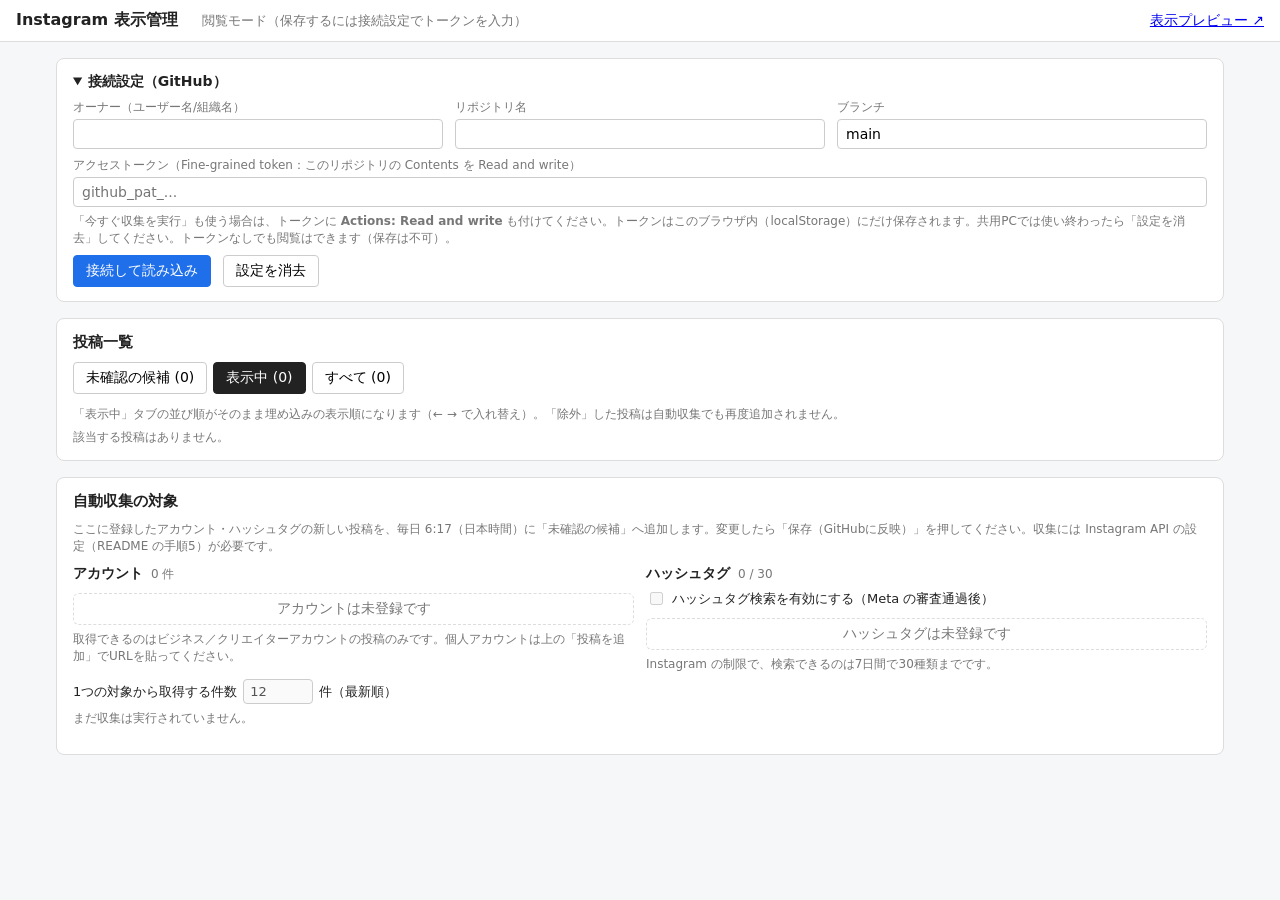
==== admin/index.html @ 44d224a6 "Initial commit: Instagram feed embed and admin UI Co-Authored-By: Claude Opus 5.5 <noreply@anthropic" ====
<!doctype html>
<html lang="ja">
<head>
<meta charset="utf-8">
<meta name="viewport" content="width=device-width,initial-scale=1">
<meta name="robots" content="noindex">
<title>Instagram表示管理</title>
<style>
  :root { --line: #ddd; --muted: #777; --accent: #1f6feb; --ok: #1a7f37; --warn: #b35900; }
  * { box-sizing: border-box; }
  body { margin: 0; font-family: system-ui, -apple-system, "Hiragino Sans", sans-serif; font-size: 14px; color: #222; background: #f6f7f9; }
  header { position: sticky; top: 0; z-index: 5; background: #fff; border-bottom: 1px solid var(--line); padding: 10px 16px; display: flex; gap: 12px; align-items: center; flex-wrap: wrap; }
  header h1 { font-size: 16px; margin: 0 12px 0 0; }
  main { max-width: 1200px; margin: 0 auto; padding: 16px; }
  section { background: #fff; border: 1px solid var(--line); border-radius: 8px; padding: 14px 16px; margin-bottom: 16px; }
  section h2 { font-size: 15px; margin: 0 0 10px; }
  details > summary { cursor: pointer; font-weight: 600; }
  label { display: block; font-size: 12px; color: var(--muted); margin: 8px 0 3px; }
  input[type=text], input[type=password], textarea { width: 100%; padding: 6px 8px; border: 1px solid #ccc; border-radius: 4px; font: inherit; }
  textarea { min-height: 70px; }
  button { font: inherit; padding: 6px 12px; border: 1px solid #ccc; border-radius: 4px; background: #fff; cursor: pointer; }
  button.primary { background: var(--accent); color: #fff; border-color: var(--accent); }
  button:disabled { opacity: .5; cursor: default; }
  .row { display: flex; gap: 12px; flex-wrap: wrap; }
  .row > * { flex: 1 1 200px; }
  .status { font-size: 13px; color: var(--muted); }
  .status.err { color: #c00; } .status.ok { color: var(--ok); }
  .dirty { color: var(--warn); font-weight: 600; }
  .hint { font-size: 12px; color: var(--muted); margin: 6px 0 0; }
  .tabs { display: flex; gap: 6px; margin-bottom: 12px; flex-wrap: wrap; }
  .tabs button.on { background: #222; color: #fff; border-color: #222; }
  .grid { display: grid; grid-template-columns: repeat(auto-fill, minmax(260px, 1fr)); gap: 14px; }
  .item { border: 1px solid var(--line); border-radius: 8px; overflow: hidden; background: #fff; display: flex; flex-direction: column; }
  .item.approved { border-color: var(--ok); box-shadow: 0 0 0 2px rgba(26,127,55,.25); }
  .item .pv { height: 300px; overflow: hidden; background: #fafafa; position: relative; }
  .item .pv iframe { width: 100%; height: 560px; border: 0; pointer-events: none; }
  .item .pv .ph { position: absolute; inset: 0; display: flex; align-items: center; justify-content: center; color: #aaa; }
  .item .body { padding: 8px 10px 10px; display: flex; flex-direction: column; gap: 6px; }
  .item .meta { font-size: 12px; color: var(--muted); word-break: break-all; }
  .item .meta a { color: var(--accent); }
  .item .cap { font-size: 12px; color: #555; max-height: 3.6em; overflow: hidden; }
  .item .show { display: flex; align-items: center; gap: 6px; font-weight: 600; }
  .item .show input { width: 18px; height: 18px; }
  .item .ops { display: flex; gap: 4px; }
  .item .ops button { padding: 3px 8px; font-size: 12px; }
  .item input[type=text] { font-size: 12px; padding: 4px 6px; }
  .badge { display: inline-block; font-size: 11px; padding: 1px 6px; border-radius: 10px; background: #eef; color: #335; }
  .readonly .needs-token { display: none; }
  .srcbox h3 { font-size: 14px; margin: 0 0 6px; display: flex; align-items: center; gap: 8px; }
  .adder { display: flex; gap: 6px; }
  .adder input { flex: 1; }
  .chips { list-style: none; margin: 10px 0 0; padding: 0; display: flex; flex-direction: column; gap: 6px; }
  .chips li { display: flex; align-items: center; gap: 8px; border: 1px solid var(--line); border-radius: 6px; padding: 6px 8px; }
  .chips li a { color: #222; font-weight: 600; text-decoration: none; }
  .chips li a:hover { text-decoration: underline; }
  .chips li .st { font-size: 12px; color: var(--muted); flex: 1; }
  .chips li .st.err { color: #c00; }
  .chips li button { padding: 1px 8px; font-size: 12px; }
  .chips .empty { border-style: dashed; color: var(--muted); justify-content: center; }
  .off { opacity: .55; }
  .count { font-size: 12px; font-weight: 400; color: var(--muted); }
  .count.over { color: #c00; font-weight: 600; }
  .inline { display: flex !important; gap: 6px; align-items: center; color: #222 !important; font-size: 13px !important; margin: 6px 0 !important; }
  .inline input[type=number] { width: 70px; padding: 4px 6px; border: 1px solid #ccc; border-radius: 4px; font: inherit; }
</style>
</head>
<body>
<header>
  <h1>Instagram 表示管理</h1>
  <button id="saveBtn" class="primary needs-token" disabled>保存（GitHubに反映）</button>
  <span id="dirty" class="dirty" hidden>未保存の変更があります</span>
  <span id="status" class="status"></span>
  <span style="flex:1"></span>
  <a id="previewLink" href="../embed.html" target="_blank">表示プレビュー ↗</a>
</header>

<main>
  <section>
    <details id="settingsBox">
      <summary>接続設定（GitHub）</summary>
      <div class="row">
        <div><label>オーナー（ユーザー名/組織名）</label><input id="owner" type="text"></div>
        <div><label>リポジトリ名</label><input id="repo" type="text"></div>
        <div><label>ブランチ</label><input id="branch" type="text" value="main"></div>
      </div>
      <label>アクセストークン（Fine-grained token：このリポジトリの Contents を Read and write）</label>
      <input id="token" type="password" autocomplete="off" placeholder="github_pat_...">
      <p class="hint">「今すぐ収集を実行」も使う場合は、トークンに <b>Actions: Read and write</b> も付けてください。トークンはこのブラウザ内（localStorage）にだけ保存されます。共用PCでは使い終わったら「設定を消去」してください。トークンなしでも閲覧はできます（保存は不可）。</p>
      <div class="row" style="margin-top:8px">
        <div style="flex:0 0 auto"><button id="connectBtn" class="primary">接続して読み込み</button></div>
        <div style="flex:0 0 auto"><button id="forgetBtn">設定を消去</button></div>
      </div>
    </details>
  </section>

  <section class="needs-token">
    <h2>投稿を追加（URLを貼り付け）</h2>
    <textarea id="addUrls" placeholder="https://www.instagram.com/p/XXXXXXXXXXX/&#10;https://www.instagram.com/reel/YYYYYYYYYYY/&#10;（1行に1件、複数可）"></textarea>
    <div class="row" style="align-items:center;margin-top:8px">
      <div style="flex:0 0 auto"><button id="addBtn">追加</button></div>
      <div style="flex:0 0 auto"><label style="display:flex;gap:6px;align-items:center;margin:0;color:#222;font-size:14px"><input id="addApproved" type="checkbox" checked> 追加と同時に「表示する」にする</label></div>
      <div><span id="addMsg" class="status"></span></div>
    </div>
  </section>

  <section>
    <h2>投稿一覧</h2>
    <div class="tabs" id="tabs">
      <button data-f="pending">未確認の候補</button>
      <button data-f="approved" class="on">表示中</button>
      <button data-f="all">すべて</button>
    </div>
    <p class="hint" id="orderHint">「表示中」タブの並び順がそのまま埋め込みの表示順になります（← → で入れ替え）。「除外」した投稿は自動収集でも再度追加されません。</p>
    <div class="grid" id="grid"></div>
  </section>

  <section id="srcSection">
    <h2>自動収集の対象</h2>
    <p class="hint" style="margin:0 0 10px">ここに登録したアカウント・ハッシュタグの新しい投稿を、毎日 6:17（日本時間）に「未確認の候補」へ追加します。変更したら「保存（GitHubに反映）」を押してください。収集には Instagram API の設定（README の手順5）が必要です。</p>
    <div class="row">
      <div class="srcbox">
        <h3>アカウント <span class="count" id="userCount"></span></h3>
        <div class="adder needs-token">
          <input id="userIn" type="text" placeholder="ユーザー名 または プロフィールURL（カンマ区切りで複数可）">
          <button id="userAdd">追加</button>
        </div>
        <ul class="chips" id="userList"></ul>
        <p class="hint">取得できるのはビジネス／クリエイターアカウントの投稿のみです。個人アカウントは上の「投稿を追加」でURLを貼ってください。</p>
      </div>
      <div class="srcbox">
        <h3>ハッシュタグ <span class="count" id="tagCount"></span></h3>
        <label class="inline"><input id="tagEnabled" type="checkbox"> ハッシュタグ検索を有効にする（Meta の審査通過後）</label>
        <div class="adder needs-token">
          <input id="tagIn" type="text" placeholder="ハッシュタグ（# は不要、カンマ区切りで複数可）">
          <button id="tagAdd">追加</button>
        </div>
        <ul class="chips" id="tagList"></ul>
        <p class="hint">Instagram の制限で、検索できるのは7日間で30種類までです。</p>
      </div>
    </div>
    <label class="inline">1つの対象から取得する件数 <input id="maxPer" type="number" min="1" max="50" step="1"> 件（最新順）</label>
    <div class="row needs-token" style="align-items:center;margin-top:8px">
      <div style="flex:0 0 auto"><button id="runBtn">今すぐ収集を実行</button></div>
      <div><span id="runMsg" class="status"></span></div>
    </div>
    <p class="hint" id="lastRun"></p>
    <p id="srcMsg" class="status"></p>
  </section>
</main>

<script>
(function () {
  const $ = (id) => document.getElementById(id);
  const LS = 'igFeedAdmin';
  const PATHS = { posts: 'data/posts.json', sources: 'data/sources.json', status: 'data/collect_status.json' };

  const state = {
    cfg: {}, posts: null, sources: null, status: null, sha: {}, dirty: false, filter: 'approved',
    readonly: true,
  };

  // ---------- 設定 ----------
  function loadCfg() {
    try { state.cfg = JSON.parse(localStorage.getItem(LS) || '{}'); } catch (_) { state.cfg = {}; }
    // GitHub Pages 上なら owner/repo を URL から推測
    const m = location.hostname.match(/^([^.]+)\.github\.io$/);
    if (m && !state.cfg.owner) state.cfg.owner = m[1];
    if (m && !state.cfg.repo) state.cfg.repo = location.pathname.split('/').filter(Boolean)[0] || '';
    $('owner').value = state.cfg.owner || '';
    $('repo').value = state.cfg.repo || '';
    $('branch').value = state.cfg.branch || 'main';
    $('token').value = state.cfg.token || '';
  }
  function saveCfg() {
    state.cfg = { owner: $('owner').value.trim(), repo: $('repo').value.trim(), branch: $('branch').value.trim() || 'main', token: $('token').value.trim() };
    try { localStorage.setItem(LS, JSON.stringify(state.cfg)); } catch (_) {}
  }

  function setStatus(msg, cls) { const s = $('status'); s.textContent = msg || ''; s.className = 'status ' + (cls || ''); }
  function setDirty(v) {
    state.dirty = v;
    $('dirty').hidden = !v;
    $('saveBtn').disabled = !v || state.readonly;
  }
  window.addEventListener('beforeunload', (e) => { if (state.dirty) { e.preventDefault(); e.returnValue = ''; } });

  // ---------- GitHub API ----------
  const b64enc = (str) => { const bytes = new TextEncoder().encode(str); let bin = ''; bytes.forEach((b) => { bin += String.fromCharCode(b); }); return btoa(bin); };
  const b64dec = (b64) => new TextDecoder().decode(Uint8Array.from(atob(b64.replace(/\n/g, '')), (c) => c.charCodeAt(0)));

  async function gh(path, opts = {}) {
    const { owner, repo, token } = state.cfg;
    const res = await fetch('https://api.github.com/repos/' + owner + '/' + repo + path, {
      ...opts,
      headers: { Accept: 'application/vnd.github+json', Authorization: 'Bearer ' + token, 'X-GitHub-Api-Version': '2022-11-28', ...(opts.headers || {}) },
    });
    if (!res.ok) {
      let msg = res.status + ' ' + res.statusText;
      try { const j = await res.json(); if (j.message) msg += ' — ' + j.message; } catch (_) {}
      const err = new Error(msg); err.status = res.status; throw err;
    }
    return res.status === 204 ? null : res.json();
  }
  async function ghRead(file) {
    try {
      const j = await gh('/contents/' + file + '?ref=' + encodeURIComponent(state.cfg.branch));
      state.sha[file] = j.sha;
      return JSON.parse(b64dec(j.content));
    } catch (e) {
      if (e.status === 404) { state.sha[file] = undefined; return null; }
      throw e;
    }
  }
  async function ghWrite(file, obj, message) {
    const body = { message, content: b64enc(JSON.stringify(obj, null, 2) + '\n'), branch: state.cfg.branch };
    if (state.sha[file]) body.sha = state.sha[file];
    const j = await gh('/contents/' + file, { method: 'PUT', body: JSON.stringify(body) });
    state.sha[file] = j.content.sha;
  }

  // ---------- 読み込み ----------
  function normalize() {
    state.posts = state.posts || {};
    state.posts.posts = Array.isArray(state.posts.posts) ? state.posts.posts : [];
    state.posts.dismissed = Array.isArray(state.posts.dismissed) ? state.posts.dismissed : [];
    state.sources = state.sources || {};
    state.sources.users = Array.isArray(state.sources.users) ? state.sources.users : [];
    state.sources.hashtags = Array.isArray(state.sources.hashtags) ? state.sources.hashtags : [];
    state.sources.hashtag_enabled = state.sources.hashtag_enabled === true;
    const n = parseInt(state.sources.max_per_source, 10);
    state.sources.max_per_source = n >= 1 && n <= 50 ? n : 12;
  }

  let loadSeq = 0;
  async function load() {
    const seq = ++loadSeq;
    setStatus('読み込み中…');
    const c = state.cfg;
    state.readonly = !(c.owner && c.repo && c.token);
    document.body.classList.toggle('readonly', state.readonly);
    try {
      let posts, sources, status;
      if (state.readonly) {
        const get = async (p) => { const r = await fetch('../' + p + '?t=' + Date.now()); return r.ok ? r.json() : null; };
        posts = await get(PATHS.posts);
        sources = await get(PATHS.sources);
        status = await get(PATHS.status).catch(() => null);
      } else {
        posts = await ghRead(PATHS.posts);
        sources = await ghRead(PATHS.sources);
        status = await ghRead(PATHS.status).catch(() => null);
      }
      if (seq !== loadSeq) return; // 後から始まった読み込みを優先
      state.posts = posts; state.sources = sources; state.status = status;
      normalize();
      setDirty(false);
      render();
      renderSources();
      setStatus(state.readonly ? '閲覧モード（保存するには接続設定でトークンを入力）' : '読み込み完了', state.readonly ? '' : 'ok');
      if (state.readonly) $('settingsBox').open = true;
    } catch (e) {
      if (seq !== loadSeq) return;
      setStatus('読み込み失敗: ' + e.message, 'err');
      $('settingsBox').open = true;
    }
  }

  async function save() {
    if (state.readonly) return;
    $('saveBtn').disabled = true;
    setStatus('保存中…');
    try {
      state.posts.updated_at = new Date().toISOString();
      await ghWrite(PATHS.posts, state.posts, 'Update posts via admin');
      await ghWrite(PATHS.sources, state.sources, 'Update sources via admin');
      setDirty(false);
      setStatus('保存しました（埋め込みへの反映まで1〜2分かかります）', 'ok');
    } catch (e) {
      if (e.status === 409 || e.status === 422) {
        setStatus('保存できません：他で更新されています（自動収集など）。再読み込みしてからやり直してください。', 'err');
      } else {
        setStatus('保存失敗: ' + e.message, 'err');
      }
      $('saveBtn').disabled = false;
    }
  }

  // ---------- URL解析 ----------
  // 対応: instagram.com/p/CODE, /reel/CODE, /reels/CODE, /tv/CODE, /USERNAME/p/CODE, /USERNAME/reel/CODE
  function parseUrl(s) {
    s = s.trim();
    if (!s) return null;
    let u;
    try { u = new URL(s.startsWith('http') ? s : 'https://' + s); } catch (_) { return null; }
    if (!/(^|\.)instagram\.com$/.test(u.hostname)) return null;
    const parts = u.pathname.split('/').filter(Boolean);
    const i = parts.findIndex((p) => ['p', 'reel', 'reels', 'tv'].includes(p));
    if (i < 0 || !parts[i + 1]) return null;
    const code = parts[i + 1];
    if (!/^[A-Za-z0-9_-]{5,}$/.test(code)) return null;
    const type = parts[i] === 'p' ? 'p' : (parts[i] === 'tv' ? 'tv' : 'reel');
    return { code, type, author: i === 1 ? parts[0] : '', url: 'https://www.instagram.com/' + type + '/' + code + '/' };
  }

  function addUrls() {
    const lines = $('addUrls').value.split(/[\s,]+/);
    const approved = $('addApproved').checked;
    let added = 0, dup = 0, bad = 0;
    const existing = new Set(state.posts.posts.map((p) => p.code));
    const fresh = [];
    for (const line of lines) {
      if (!line.trim()) continue;
      const r = parseUrl(line);
      if (!r) { bad++; continue; }
      if (existing.has(r.code)) { dup++; continue; }
      existing.add(r.code);
      state.posts.dismissed = state.posts.dismissed.filter((c) => c !== r.code);
      fresh.push({ code: r.code, url: r.url, author: r.author, source: 'manual', added_at: new Date().toISOString(), approved, reviewed: approved, note: '' });
      added++;
    }
    // 追加した投稿は先頭へ（貼り付けた順のまま）
    state.posts.posts.unshift(...fresh);
    $('addMsg').textContent = '追加 ' + added + ' 件' + (dup ? ' / 重複 ' + dup : '') + (bad ? ' / 認識できないURL ' + bad : '');
    $('addMsg').className = 'status ' + (bad ? 'err' : 'ok');
    if (added) { $('addUrls').value = ''; setDirty(true); render(); }
  }

  // ---------- 自動収集の対象 ----------
  // ユーザー名: "name" / "@name" / "https://www.instagram.com/name/" を受け付ける
  function parseUser(s) {
    s = s.trim();
    if (!s) return null;
    if (/instagram\.com/i.test(s)) {
      try {
        const u = new URL(s.startsWith('http') ? s : 'https://' + s);
        const first = u.pathname.split('/').filter(Boolean)[0] || '';
        if (['p', 'reel', 'reels', 'tv', 'explore', 'stories'].includes(first)) return null;
        s = first;
      } catch (_) { return null; }
    }
    s = s.replace(/^@/, '').toLowerCase();
    return /^[a-z0-9._]{1,30}$/.test(s) ? s : null;
  }
  // ハッシュタグ: "tag" / "#tag" / explore/tags/ のURL。日本語可
  function parseTag(s) {
    s = s.trim();
    if (!s) return null;
    const m = /instagram\.com\/explore\/tags\/([^/?#]+)/i.exec(s);
    if (m) { try { s = decodeURIComponent(m[1]); } catch (_) { return null; } }
    s = s.replace(/^#/, '').toLowerCase();
    return /^[\p{L}\p{N}\p{M}_]{1,100}$/u.test(s) ? s : null;
  }

  function addSources(kind) {
    const input = $(kind === 'user' ? 'userIn' : 'tagIn');
    const list = kind === 'user' ? state.sources.users : state.sources.hashtags;
    const parse = kind === 'user' ? parseUser : parseTag;
    let added = 0, dup = 0; const bad = [];
    for (const raw of input.value.split(/[\s,、]+/)) {
      if (!raw.trim()) continue;
      const v = parse(raw);
      if (!v) { bad.push(raw); continue; }
      if (list.includes(v)) { dup++; continue; }
      list.push(v); added++;
    }
    const msg = [];
    if (added) msg.push('追加 ' + added + ' 件');
    if (dup) msg.push('登録済み ' + dup);
    if (bad.length) msg.push('認識できません: ' + bad.join(' '));
    $('srcMsg').textContent = msg.join(' / ');
    $('srcMsg').className = 'status ' + (bad.length ? 'err' : 'ok');
    if (added) { input.value = ''; setDirty(true); renderSources(); }
  }

  function statusFor(kind, name) {
    const r = state.status && Array.isArray(state.status.results) && state.status.results.find((x) => x.kind === kind && x.name === name);
    if (!r) return { text: state.status ? '前回の収集時は未登録' : '未収集', err: false };
    if (r.skipped) return { text: '前回: スキップ（' + r.error + '）', err: false };
    if (!r.ok) return { text: '前回: エラー — ' + r.error, err: true };
    return { text: '前回: ' + r.fetched + ' 件取得 / 新規 ' + r.added + ' 件', err: false };
  }

  function renderChips(kind) {
    const list = kind === 'user' ? state.sources.users : state.sources.hashtags;
    const ul = $(kind === 'user' ? 'userList' : 'tagList');
    const off = kind === 'tag' && !state.sources.hashtag_enabled;
    if (!list.length) { ul.innerHTML = '<li class="empty">' + (kind === 'user' ? 'アカウント' : 'ハッシュタグ') + 'は未登録です</li>'; return; }
    ul.innerHTML = list.map((name, i) => {
      const st = statusFor(kind, name);
      const href = kind === 'user' ? 'https://www.instagram.com/' + encodeURIComponent(name) + '/' : 'https://www.instagram.com/explore/tags/' + encodeURIComponent(name) + '/';
      return '<li class="' + (off ? 'off' : '') + '" data-kind="' + kind + '" data-i="' + i + '">' +
        '<a href="' + esc(href) + '" target="_blank" rel="noopener">' + (kind === 'user' ? '@' : '#') + esc(name) + '</a>' +
        '<span class="st ' + (st.err ? 'err' : '') + '">' + esc(st.text) + '</span>' +
        '<button class="needs-token" data-act="rmsrc" title="対象から外す">削除</button></li>';
    }).join('');
  }

  function renderSources() {
    const s = state.sources;
    renderChips('user');
    renderChips('tag');
    $('userCount').textContent = s.users.length + ' 件';
    $('tagCount').textContent = s.hashtags.length + ' / 30';
    $('tagCount').classList.toggle('over', s.hashtags.length > 30);
    $('tagEnabled').checked = s.hashtag_enabled;
    $('maxPer').value = s.max_per_source;
    ['tagEnabled', 'maxPer'].forEach((id) => { $(id).disabled = state.readonly; });
    const st = state.status;
    $('lastRun').textContent = st && st.ran_at
      ? '前回の収集: ' + new Date(st.ran_at).toLocaleString('ja-JP') + '（新しい候補 ' + (st.added || 0) + ' 件）'
      : 'まだ収集は実行されていません。';
  }

  ['userList', 'tagList'].forEach((id) => $(id).addEventListener('click', (e) => {
    if (e.target.dataset.act !== 'rmsrc') return;
    const li = e.target.closest('li');
    const list = li.dataset.kind === 'user' ? state.sources.users : state.sources.hashtags;
    list.splice(Number(li.dataset.i), 1);
    setDirty(true); renderSources();
  }));
  $('userAdd').addEventListener('click', () => addSources('user'));
  $('tagAdd').addEventListener('click', () => addSources('tag'));
  $('userIn').addEventListener('keydown', (e) => { if (e.key === 'Enter' && !e.isComposing) addSources('user'); });
  $('tagIn').addEventListener('keydown', (e) => { if (e.key === 'Enter' && !e.isComposing) addSources('tag'); });
  $('tagEnabled').addEventListener('change', (e) => { state.sources.hashtag_enabled = e.target.checked; setDirty(true); renderSources(); });
  $('maxPer').addEventListener('change', (e) => {
    const n = parseInt(e.target.value, 10);
    state.sources.max_per_source = Number.isFinite(n) ? Math.min(50, Math.max(1, n)) : 12;
    setDirty(true); renderSources();
  });

  async function runCollect() {
    if (state.dirty) { $('runMsg').textContent = '先に「保存（GitHubに反映）」してから実行してください。'; $('runMsg').className = 'status err'; return; }
    $('runBtn').disabled = true;
    $('runMsg').textContent = '実行を依頼中…'; $('runMsg').className = 'status';
    try {
      await gh('/actions/workflows/collect.yml/dispatches', { method: 'POST', body: JSON.stringify({ ref: state.cfg.branch }) });
      $('runMsg').textContent = '実行を開始しました。数分後に「接続して読み込み」で結果を確認できます。';
      $('runMsg').className = 'status ok';
    } catch (e) {
      $('runMsg').textContent = (e.status === 403 || e.status === 404)
        ? '実行できません：トークンに「Actions: Read and write」権限を追加してください。'
        : '実行失敗: ' + e.message;
      $('runMsg').className = 'status err';
    }
    $('runBtn').disabled = false;
  }
  $('runBtn').addEventListener('click', runCollect);

  // ---------- 一覧表示 ----------
  const previewIO = new IntersectionObserver((entries) => {
    entries.forEach((e) => {
      if (!e.isIntersecting) return;
      previewIO.unobserve(e.target);
      const f = document.createElement('iframe');
      f.src = 'https://www.instagram.com/p/' + encodeURIComponent(e.target.dataset.code) + '/embed/';
      f.loading = 'lazy';
      f.setAttribute('scrolling', 'no');
      e.target.replaceChildren(f);
    });
  }, { rootMargin: '300px' });

  function esc(s) { return String(s == null ? '' : s).replace(/[&<>"']/g, (c) => ({ '&': '&amp;', '<': '&lt;', '>': '&gt;', '"': '&quot;', "'": '&#39;' }[c])); }

  function visiblePosts() {
    const all = state.posts.posts;
    if (state.filter === 'approved') return all.filter((p) => p.approved);
    if (state.filter === 'pending') return all.filter((p) => !p.approved && !p.reviewed);
    return all;
  }

  function render() {
    const grid = $('grid');
    const list = visiblePosts();
    const counts = {
      approved: state.posts.posts.filter((p) => p.approved).length,
      pending: state.posts.posts.filter((p) => !p.approved && !p.reviewed).length,
      all: state.posts.posts.length,
    };
    document.querySelectorAll('#tabs button').forEach((b) => {
      const label = { approved: '表示中', pending: '未確認の候補', all: 'すべて' }[b.dataset.f];
      b.textContent = label + ' (' + counts[b.dataset.f] + ')';
      b.classList.toggle('on', b.dataset.f === state.filter);
    });
    $('orderHint').hidden = state.filter !== 'approved';
    if (!list.length) { grid.innerHTML = '<p class="hint">該当する投稿はありません。</p>'; return; }
    const ro = state.readonly ? 'disabled' : '';
    grid.innerHTML = list.map((p, idx) => `
      <div class="item ${p.approved ? 'approved' : ''}" data-code="${esc(p.code)}">
        <div class="pv" data-code="${esc(p.code)}"><div class="ph">プレビュー読み込み中…</div></div>
        <div class="body">
          <label class="show" style="margin:0;color:#222;font-size:14px"><input type="checkbox" data-act="toggle" ${p.approved ? 'checked' : ''} ${ro}> 表示する</label>
          <div class="meta">
            ${p.author ? '@' + esc(p.author) + ' · ' : ''}<a href="${esc(p.url)}" target="_blank" rel="noopener">${esc(p.code)}</a>
            <span class="badge">${esc(sourceLabel(p.source))}</span>
            ${p.posted_at ? '<br>投稿 ' + esc(p.posted_at.slice(0, 10)) : ''}
          </div>
          ${p.caption ? '<div class="cap">' + esc(p.caption) + '</div>' : ''}
          <input type="text" data-act="note" placeholder="メモ（管理用・表示されません）" value="${esc(p.note)}" ${ro}>
          <div class="ops needs-token">
            ${state.filter === 'approved' ? `<button data-act="up" ${idx === 0 ? 'disabled' : ''} title="前へ">←</button><button data-act="down" ${idx === list.length - 1 ? 'disabled' : ''} title="後ろへ">→</button>` : ''}
            ${!p.approved && !p.reviewed ? '<button data-act="skip" title="表示せず確認済みにする">見送り</button>' : ''}
            <span style="flex:1"></span>
            <button data-act="dismiss" title="一覧から消し、自動収集でも再追加しない">除外</button>
          </div>
        </div>
      </div>`).join('');
    grid.querySelectorAll('.pv').forEach((el) => previewIO.observe(el));
  }

  function sourceLabel(s) {
    if (!s || s === 'manual') return '手動';
    if (s.startsWith('user:')) return '@' + s.slice(5);
    if (s.startsWith('tag:')) return '#' + s.slice(4);
    return s;
  }

  $('grid').addEventListener('change', (e) => {
    const item = e.target.closest('.item'); if (!item) return;
    const p = state.posts.posts.find((x) => x.code === item.dataset.code); if (!p) return;
    if (e.target.dataset.act === 'toggle') {
      p.approved = e.target.checked;
      p.reviewed = true;
      setDirty(true);
      render();
    }
  });
  $('grid').addEventListener('input', (e) => {
    if (e.target.dataset.act !== 'note') return;
    const item = e.target.closest('.item');
    const p = state.posts.posts.find((x) => x.code === item.dataset.code);
    if (p) { p.note = e.target.value; setDirty(true); }
  });
  $('grid').addEventListener('click', (e) => {
    const act = e.target.dataset && e.target.dataset.act;
    if (!act || !['up', 'down', 'skip', 'dismiss'].includes(act)) return;
    const item = e.target.closest('.item');
    const arr = state.posts.posts;
    const i = arr.findIndex((x) => x.code === item.dataset.code);
    if (i < 0) return;
    if (act === 'skip') { arr[i].reviewed = true; }
    if (act === 'dismiss') {
      if (!confirm('この投稿を除外しますか？（自動収集でも再追加されなくなります）')) return;
      state.posts.dismissed.push(arr[i].code);
      arr.splice(i, 1);
    }
    if (act === 'up' || act === 'down') {
      // 表示中の投稿同士で入れ替える（配列上の位置を交換）
      const approvedIdx = arr.map((p, k) => (p.approved ? k : -1)).filter((k) => k >= 0);
      const pos = approvedIdx.indexOf(i);
      const j = approvedIdx[act === 'up' ? pos - 1 : pos + 1];
      if (j === undefined) return;
      [arr[i], arr[j]] = [arr[j], arr[i]];
    }
    setDirty(true);
    render();
  });

  $('tabs').addEventListener('click', (e) => {
    if (!e.target.dataset.f) return;
    state.filter = e.target.dataset.f;
    render();
  });

  $('connectBtn').addEventListener('click', () => {
    if (state.dirty && !confirm('未保存の変更は破棄されます。読み込み直しますか？')) return;
    saveCfg(); load();
  });
  $('forgetBtn').addEventListener('click', () => {
    try { localStorage.removeItem(LS); } catch (_) {}
    $('token').value = '';
    saveCfg(); try { localStorage.removeItem(LS); } catch (_) {}
    setStatus('設定を消去しました');
    load();
  });
  $('addBtn').addEventListener('click', addUrls);
  $('saveBtn').addEventListener('click', save);

  loadCfg();
  load();
})();
</script>
</body>
</html>
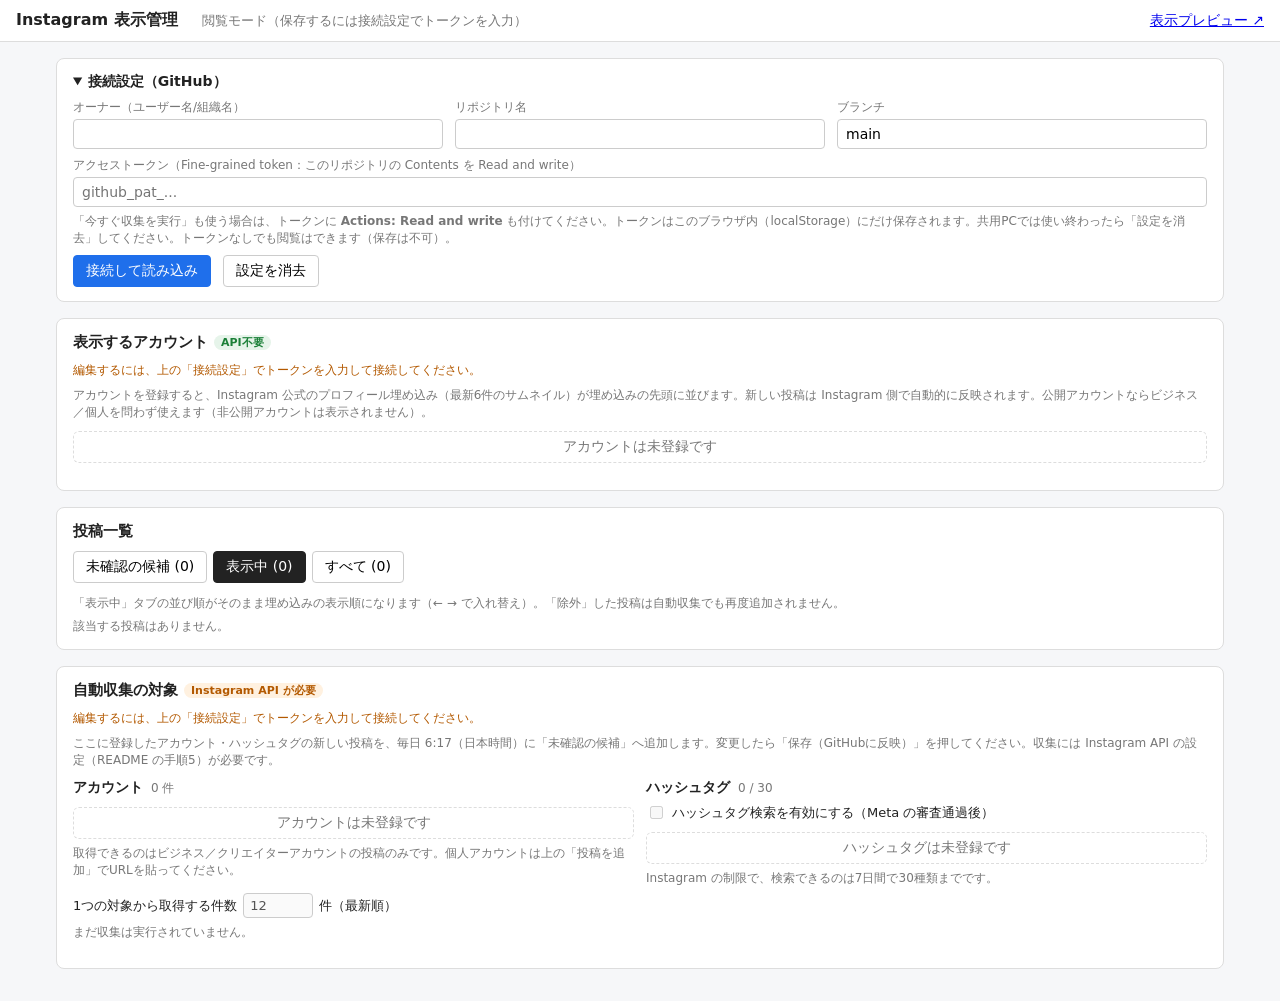
==== commit fe059de3: "Add account display via official profile embed (no API needed) - embed.html shows registered account" ====
--- a/admin/index.html
+++ b/admin/index.html
@@ -58,6 +58,10 @@
   .chips li button { padding: 1px 8px; font-size: 12px; }
   .chips .empty { border-style: dashed; color: var(--muted); justify-content: center; }
   .off { opacity: .55; }
+  .ro-note { display: none; font-size: 12px; color: var(--warn); margin: 0 0 8px; }
+  .readonly .ro-note { display: block; }
+  section h2 .tag { font-size: 11px; font-weight: 600; padding: 1px 7px; border-radius: 10px; background: #e6f4ea; color: var(--ok); margin-left: 6px; vertical-align: 1px; }
+  section h2 .tag.api { background: #fff1e0; color: var(--warn); }
   .count { font-size: 12px; font-weight: 400; color: var(--muted); }
   .count.over { color: #c00; font-weight: 600; }
   .inline { display: flex !important; gap: 6px; align-items: center; color: #222 !important; font-size: 13px !important; margin: 6px 0 !important; }
@@ -93,8 +97,20 @@
     </details>
   </section>
 
+  <section id="profSection">
+    <h2>表示するアカウント<span class="tag">API不要</span></h2>
+    <p class="ro-note">編集するには、上の「接続設定」でトークンを入力して接続してください。</p>
+    <p class="hint" style="margin:0 0 10px">アカウントを登録すると、Instagram 公式のプロフィール埋め込み（最新6件のサムネイル）が埋め込みの先頭に並びます。新しい投稿は Instagram 側で自動的に反映されます。公開アカウントならビジネス／個人を問わず使えます（非公開アカウントは表示されません）。</p>
+    <div class="adder needs-token">
+      <input id="profIn" type="text" placeholder="ユーザー名 または プロフィールURL（カンマ区切りで複数可）">
+      <button id="profAdd">追加</button>
+    </div>
+    <ul class="chips" id="profList"></ul>
+    <p id="profMsg" class="status"></p>
+  </section>
+
   <section class="needs-token">
-    <h2>投稿を追加（URLを貼り付け）</h2>
+    <h2>投稿を追加（URLを貼り付け）<span class="tag">API不要</span></h2>
     <textarea id="addUrls" placeholder="https://www.instagram.com/p/XXXXXXXXXXX/&#10;https://www.instagram.com/reel/YYYYYYYYYYY/&#10;（1行に1件、複数可）"></textarea>
     <div class="row" style="align-items:center;margin-top:8px">
       <div style="flex:0 0 auto"><button id="addBtn">追加</button></div>
@@ -115,7 +131,8 @@
   </section>
 
   <section id="srcSection">
-    <h2>自動収集の対象</h2>
+    <h2>自動収集の対象<span class="tag api">Instagram API が必要</span></h2>
+    <p class="ro-note">編集するには、上の「接続設定」でトークンを入力して接続してください。</p>
     <p class="hint" style="margin:0 0 10px">ここに登録したアカウント・ハッシュタグの新しい投稿を、毎日 6:17（日本時間）に「未確認の候補」へ追加します。変更したら「保存（GitHubに反映）」を押してください。収集には Instagram API の設定（README の手順5）が必要です。</p>
     <div class="row">
       <div class="srcbox">
@@ -223,6 +240,7 @@
     state.posts = state.posts || {};
     state.posts.posts = Array.isArray(state.posts.posts) ? state.posts.posts : [];
     state.posts.dismissed = Array.isArray(state.posts.dismissed) ? state.posts.dismissed : [];
+    state.posts.profiles = Array.isArray(state.posts.profiles) ? state.posts.profiles : [];
     state.sources = state.sources || {};
     state.sources.users = Array.isArray(state.sources.users) ? state.sources.users : [];
     state.sources.hashtags = Array.isArray(state.sources.hashtags) ? state.sources.hashtags : [];
@@ -256,6 +274,7 @@
       setDirty(false);
       render();
       renderSources();
+      renderProfiles();
       setStatus(state.readonly ? '閲覧モード（保存するには接続設定でトークンを入力）' : '読み込み完了', state.readonly ? '' : 'ok');
       if (state.readonly) $('settingsBox').open = true;
     } catch (e) {
@@ -427,6 +446,49 @@
     const n = parseInt(e.target.value, 10);
     state.sources.max_per_source = Number.isFinite(n) ? Math.min(50, Math.max(1, n)) : 12;
     setDirty(true); renderSources();
+  });
+
+  // ---------- 表示するアカウント（プロフィール埋め込み） ----------
+  function renderProfiles() {
+    const list = state.posts.profiles;
+    const ul = $('profList');
+    if (!list.length) { ul.innerHTML = '<li class="empty">アカウントは未登録です</li>'; return; }
+    ul.innerHTML = list.map((name, i) =>
+      '<li data-i="' + i + '">' +
+      '<a href="https://www.instagram.com/' + encodeURIComponent(name) + '/" target="_blank" rel="noopener">@' + esc(name) + '</a>' +
+      '<span class="st"><a href="../embed.html?posts=0&amp;user=' + encodeURIComponent(name) + '" target="_blank" style="font-weight:400;color:var(--accent)">表示を確認 ↗</a></span>' +
+      '<button class="needs-token" data-act="pup" title="前へ" ' + (i === 0 ? 'disabled' : '') + '>↑</button>' +
+      '<button class="needs-token" data-act="pdown" title="後ろへ" ' + (i === list.length - 1 ? 'disabled' : '') + '>↓</button>' +
+      '<button class="needs-token" data-act="prm" title="表示をやめる">削除</button></li>').join('');
+  }
+  function addProfiles() {
+    const list = state.posts.profiles;
+    let added = 0, dup = 0; const bad = [];
+    for (const raw of $('profIn').value.split(/[\s,、]+/)) {
+      if (!raw.trim()) continue;
+      const v = parseUser(raw);
+      if (!v) { bad.push(raw); continue; }
+      if (list.includes(v)) { dup++; continue; }
+      list.push(v); added++;
+    }
+    const msg = [];
+    if (added) msg.push('追加 ' + added + ' 件');
+    if (dup) msg.push('登録済み ' + dup);
+    if (bad.length) msg.push('認識できません: ' + bad.join(' '));
+    $('profMsg').textContent = msg.join(' / ');
+    $('profMsg').className = 'status ' + (bad.length ? 'err' : 'ok');
+    if (added) { $('profIn').value = ''; setDirty(true); renderProfiles(); }
+  }
+  $('profAdd').addEventListener('click', addProfiles);
+  $('profIn').addEventListener('keydown', (e) => { if (e.key === 'Enter' && !e.isComposing) addProfiles(); });
+  $('profList').addEventListener('click', (e) => {
+    const act = e.target.dataset.act; if (!act) return;
+    const list = state.posts.profiles;
+    const i = Number(e.target.closest('li').dataset.i);
+    if (act === 'prm') list.splice(i, 1);
+    if (act === 'pup' && i > 0) [list[i - 1], list[i]] = [list[i], list[i - 1]];
+    if (act === 'pdown' && i < list.length - 1) [list[i + 1], list[i]] = [list[i], list[i + 1]];
+    setDirty(true); renderProfiles();
   });
 
   async function runCollect() {
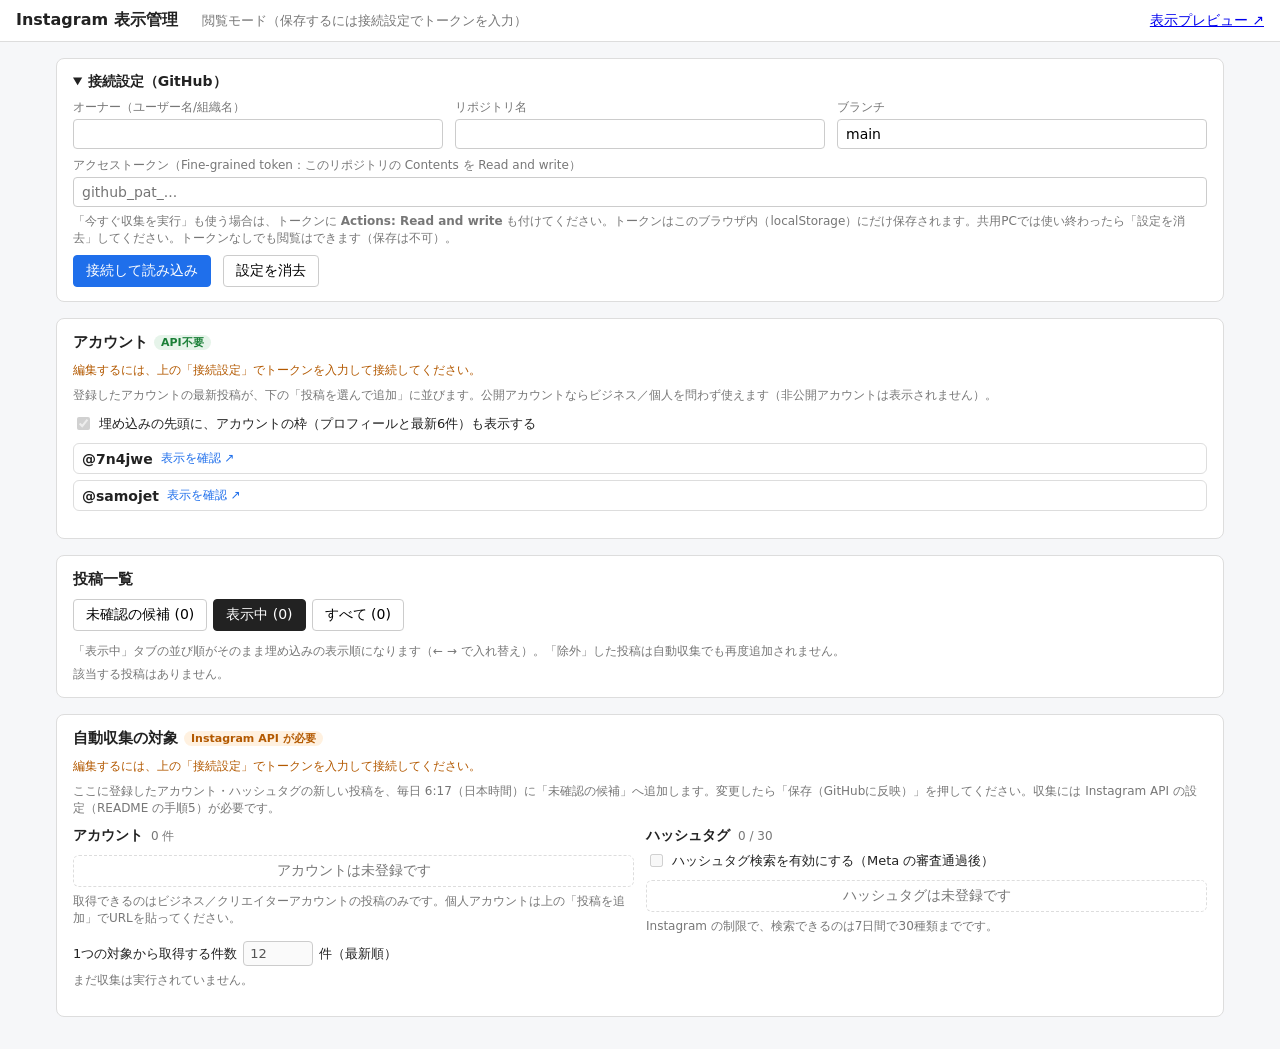
==== commit 54e29ed7: "Pick individual posts from registered accounts in admin - Show each account's profile embed in the a" ====
--- a/admin/index.html
+++ b/admin/index.html
@@ -58,6 +58,12 @@
   .chips li button { padding: 1px 8px; font-size: 12px; }
   .chips .empty { border-style: dashed; color: var(--muted); justify-content: center; }
   .off { opacity: .55; }
+  .picker { display: flex; gap: 12px; overflow-x: auto; padding: 4px 2px 10px; margin: 0 0 10px; }
+  .picker .pk { flex: 0 0 326px; border: 1px solid var(--line); border-radius: 8px; overflow: hidden; background: #fafafa; }
+  .picker .pk iframe { display: block; width: 326px; height: 420px; border: 0; }
+  .picker .pk .ph { height: 420px; display: flex; align-items: center; justify-content: center; color: #aaa; font-size: 13px; }
+  .steps { margin: 0 0 10px; padding-left: 1.4em; font-size: 13px; }
+  .steps li { margin: 2px 0; }
   .ro-note { display: none; font-size: 12px; color: var(--warn); margin: 0 0 8px; }
   .readonly .ro-note { display: block; }
   section h2 .tag { font-size: 11px; font-weight: 600; padding: 1px 7px; border-radius: 10px; background: #e6f4ea; color: var(--ok); margin-left: 6px; vertical-align: 1px; }
@@ -98,9 +104,10 @@
   </section>
 
   <section id="profSection">
-    <h2>表示するアカウント<span class="tag">API不要</span></h2>
+    <h2>アカウント<span class="tag">API不要</span></h2>
     <p class="ro-note">編集するには、上の「接続設定」でトークンを入力して接続してください。</p>
-    <p class="hint" style="margin:0 0 10px">アカウントを登録すると、Instagram 公式のプロフィール埋め込み（最新6件のサムネイル）が埋め込みの先頭に並びます。新しい投稿は Instagram 側で自動的に反映されます。公開アカウントならビジネス／個人を問わず使えます（非公開アカウントは表示されません）。</p>
+    <p class="hint" style="margin:0 0 10px">登録したアカウントの最新投稿が、下の「投稿を選んで追加」に並びます。公開アカウントならビジネス／個人を問わず使えます（非公開アカウントは表示されません）。</p>
+    <label class="inline"><input id="showProfiles" type="checkbox"> 埋め込みの先頭に、アカウントの枠（プロフィールと最新6件）も表示する</label>
     <div class="adder needs-token">
       <input id="profIn" type="text" placeholder="ユーザー名 または プロフィールURL（カンマ区切りで複数可）">
       <button id="profAdd">追加</button>
@@ -110,9 +117,17 @@
   </section>
 
   <section class="needs-token">
-    <h2>投稿を追加（URLを貼り付け）<span class="tag">API不要</span></h2>
+    <h2>投稿を選んで追加<span class="tag">API不要</span></h2>
+    <ol class="steps">
+      <li>下のアカウント一覧で、表示したい投稿のサムネイルをクリック（Instagram が新しいタブで開きます）</li>
+      <li>開いたページのURLをコピー</li>
+      <li>この画面に戻って「クリップボードから追加」（または下の欄に貼り付けて「追加」）</li>
+    </ol>
+    <div class="picker" id="picker"></div>
+    <p class="hint" style="margin:-4px 0 10px">各アカウントに出るのは最新6件です。それより前の投稿は、Instagram でその投稿を開いてURLを貼ってください。</p>
     <textarea id="addUrls" placeholder="https://www.instagram.com/p/XXXXXXXXXXX/&#10;https://www.instagram.com/reel/YYYYYYYYYYY/&#10;（1行に1件、複数可）"></textarea>
     <div class="row" style="align-items:center;margin-top:8px">
+      <div style="flex:0 0 auto"><button id="clipBtn" class="primary">クリップボードから追加</button></div>
       <div style="flex:0 0 auto"><button id="addBtn">追加</button></div>
       <div style="flex:0 0 auto"><label style="display:flex;gap:6px;align-items:center;margin:0;color:#222;font-size:14px"><input id="addApproved" type="checkbox" checked> 追加と同時に「表示する」にする</label></div>
       <div><span id="addMsg" class="status"></span></div>
@@ -241,6 +256,7 @@
     state.posts.posts = Array.isArray(state.posts.posts) ? state.posts.posts : [];
     state.posts.dismissed = Array.isArray(state.posts.dismissed) ? state.posts.dismissed : [];
     state.posts.profiles = Array.isArray(state.posts.profiles) ? state.posts.profiles : [];
+    state.posts.show_profiles = state.posts.show_profiles !== false;
     state.sources = state.sources || {};
     state.sources.users = Array.isArray(state.sources.users) ? state.sources.users : [];
     state.sources.hashtags = Array.isArray(state.sources.hashtags) ? state.sources.hashtags : [];
@@ -449,7 +465,21 @@
   });
 
   // ---------- 表示するアカウント（プロフィール埋め込み） ----------
+  let pickerKey = null;
+  function renderPicker() {
+    const list = state.posts.profiles;
+    const key = list.join(',');
+    if (key === pickerKey) return; // 変化が無ければ iframe を作り直さない
+    pickerKey = key;
+    const el = $('picker');
+    if (!list.length) { el.innerHTML = '<p class="hint">上の「アカウント」にアカウントを登録すると、ここに最新投稿が並びます。</p>'; return; }
+    el.innerHTML = list.map((u) => '<div class="pk"><iframe loading="lazy" scrolling="no" title="@' + esc(u) + '" src="https://www.instagram.com/' + encodeURIComponent(u) + '/embed/"></iframe></div>').join('');
+  }
+
   function renderProfiles() {
+    $('showProfiles').checked = state.posts.show_profiles;
+    $('showProfiles').disabled = state.readonly;
+    renderPicker();
     const list = state.posts.profiles;
     const ul = $('profList');
     if (!list.length) { ul.innerHTML = '<li class="empty">アカウントは未登録です</li>'; return; }
@@ -480,6 +510,22 @@
     if (added) { $('profIn').value = ''; setDirty(true); renderProfiles(); }
   }
   $('profAdd').addEventListener('click', addProfiles);
+  $('showProfiles').addEventListener('change', (e) => { state.posts.show_profiles = e.target.checked; setDirty(true); });
+  $('clipBtn').addEventListener('click', async () => {
+    let text = '';
+    try { text = await navigator.clipboard.readText(); } catch (_) {
+      $('addMsg').textContent = 'クリップボードを読めませんでした。下の欄に貼り付けて「追加」を押してください。';
+      $('addMsg').className = 'status err';
+      return;
+    }
+    if (!/instagram\.com/.test(text)) {
+      $('addMsg').textContent = 'クリップボードに Instagram のURLがありません。';
+      $('addMsg').className = 'status err';
+      return;
+    }
+    $('addUrls').value = text;
+    addUrls();
+  });
   $('profIn').addEventListener('keydown', (e) => { if (e.key === 'Enter' && !e.isComposing) addProfiles(); });
   $('profList').addEventListener('click', (e) => {
     const act = e.target.dataset.act; if (!act) return;
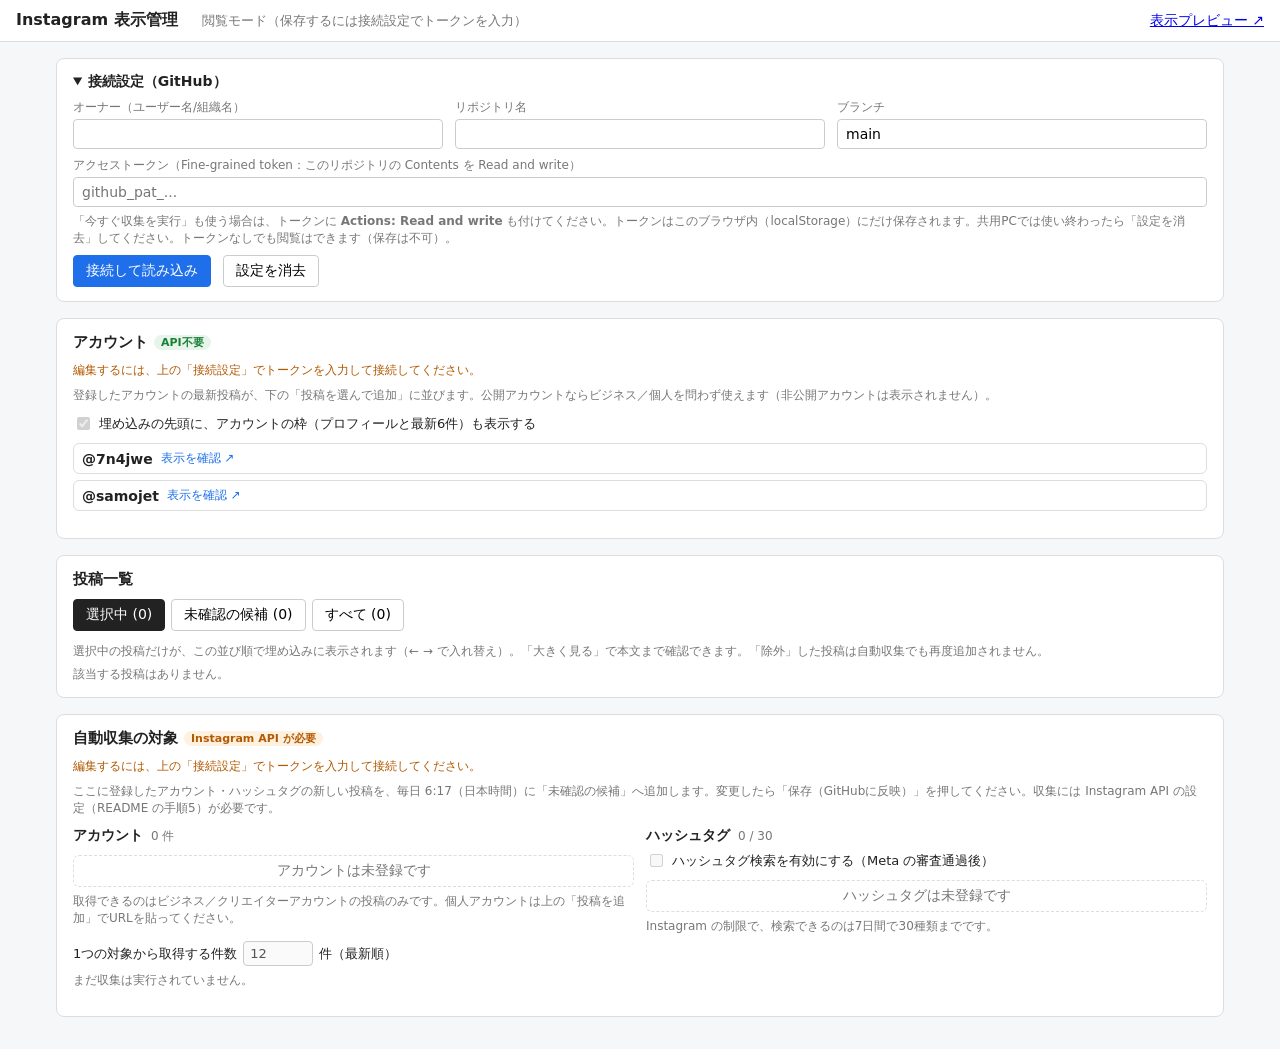
==== commit 8c0e562d: "One-click post selection from Instagram, large captioned cards - Bookmarklet opens admin/pick.html w" ====
--- a/admin/index.html
+++ b/admin/index.html
@@ -29,12 +29,30 @@
   .hint { font-size: 12px; color: var(--muted); margin: 6px 0 0; }
   .tabs { display: flex; gap: 6px; margin-bottom: 12px; flex-wrap: wrap; }
   .tabs button.on { background: #222; color: #fff; border-color: #222; }
-  .grid { display: grid; grid-template-columns: repeat(auto-fill, minmax(260px, 1fr)); gap: 14px; }
-  .item { border: 1px solid var(--line); border-radius: 8px; overflow: hidden; background: #fff; display: flex; flex-direction: column; }
-  .item.approved { border-color: var(--ok); box-shadow: 0 0 0 2px rgba(26,127,55,.25); }
-  .item .pv { height: 300px; overflow: hidden; background: #fafafa; position: relative; }
-  .item .pv iframe { width: 100%; height: 560px; border: 0; pointer-events: none; }
-  .item .pv .ph { position: absolute; inset: 0; display: flex; align-items: center; justify-content: center; color: #aaa; }
+  .grid { display: grid; grid-template-columns: repeat(auto-fill, minmax(360px, 1fr)); gap: 18px; align-items: start; }
+  .item { border: 2px solid var(--line); border-radius: 10px; overflow: hidden; background: #fff; display: flex; flex-direction: column; position: relative; }
+  .item.approved { border: 4px solid var(--ok); box-shadow: 0 0 0 3px rgba(26,127,55,.18); }
+  .item .mark { display: none; position: absolute; top: 118px; left: 12px; z-index: 2; background: var(--ok); color: #fff; font-weight: 700; font-size: 15px; padding: 6px 14px; border-radius: 14px; box-shadow: 0 1px 4px rgba(0,0,0,.3); pointer-events: none; }
+  .item.approved .mark { display: block; }
+  .item .pickbar { display: flex; gap: 6px; padding: 8px; border-bottom: 1px solid var(--line); background: #fafafa; }
+  .item .pickbar .pick { flex: 1; font-weight: 700; padding: 8px 10px; }
+  .item.approved .pickbar .pick { background: var(--ok); border-color: var(--ok); color: #fff; }
+  .item:not(.approved) .pickbar .pick { background: #fff; border: 2px solid var(--accent); color: var(--accent); }
+  .item .pv { background: #fafafa; position: relative; min-height: 200px; }
+  .item .pv iframe { display: block; width: 100%; height: 640px; border: 0; }
+  .item .pv .ph { height: 400px; display: flex; align-items: center; justify-content: center; color: #aaa; }
+  .modal { position: fixed; inset: 0; z-index: 50; background: rgba(0,0,0,.6); display: flex; align-items: flex-start; justify-content: center; overflow-y: auto; padding: 24px 12px; }
+  .modal[hidden] { display: none; }
+  .modal .mbox { width: min(560px, 100%); background: #fff; border-radius: 10px; overflow: hidden; }
+  .modal .mbox.approved { outline: 5px solid var(--ok); }
+  .modal .mhead { position: sticky; top: 0; display: flex; gap: 6px; align-items: center; padding: 8px; background: #fff; border-bottom: 1px solid var(--line); z-index: 1; }
+  .modal .mhead .pick { flex: 1; font-weight: 700; padding: 9px 10px; }
+  .modal .mbox.approved .pick { background: var(--ok); border-color: var(--ok); color: #fff; }
+  .modal .mbox:not(.approved) .pick { border: 2px solid var(--accent); color: var(--accent); }
+  .modal iframe { display: block; width: 100%; height: 800px; border: 0; }
+  .bm { display: inline-block; padding: 8px 14px; border-radius: 18px; background: #e4405f; color: #fff !important; font-weight: 700; text-decoration: none; cursor: grab; }
+  .setup { background: #fff8e6; border: 1px solid #f0d58a; border-radius: 8px; padding: 10px 12px; margin: 0 0 12px; font-size: 13px; }
+  .setup p { margin: 6px 0 0; }
   .item .body { padding: 8px 10px 10px; display: flex; flex-direction: column; gap: 6px; }
   .item .meta { font-size: 12px; color: var(--muted); word-break: break-all; }
   .item .meta a { color: var(--accent); }
@@ -116,34 +134,54 @@
     <p id="profMsg" class="status"></p>
   </section>
 
-  <section class="needs-token">
-    <h2>投稿を選んで追加<span class="tag">API不要</span></h2>
+  <section class="needs-token" id="pickSection">
+    <h2>投稿を選ぶ<span class="tag">API不要</span></h2>
+    <div class="setup">
+      <b>はじめに1回だけ：</b>このボタンを、ブラウザのブックマークバーへドラッグしてください →
+      <a class="bm" id="bmLink" href="#" title="ブックマークバーへドラッグ">📌 投稿を選ぶ</a>
+      <p>ブックマークバーが見えないときは <b>⌘ + Shift + B</b>（Windows は Ctrl + Shift + B）で表示できます。パソコンのブラウザ用です（スマホでは使えません）。</p>
+    </div>
     <ol class="steps">
-      <li>下のアカウント一覧で、表示したい投稿のサムネイルをクリック（Instagram が新しいタブで開きます）</li>
-      <li>開いたページのURLをコピー</li>
-      <li>この画面に戻って「クリップボードから追加」（または下の欄に貼り付けて「追加」）</li>
+      <li>下のアカウント一覧でサムネイルをクリック（Instagram が新しいタブで、大きな画面・本文付きで開きます）。Instagram で直接探して投稿を開いてもかまいません</li>
+      <li>気に入った投稿を開いたまま、ブックマークバーの「📌 投稿を選ぶ」を押す</li>
+      <li>小窓に「選びました ✓」と出れば完了です（保存も自動。この画面の「選択中」にも自動で反映されます）</li>
     </ol>
     <div class="picker" id="picker"></div>
-    <p class="hint" style="margin:-4px 0 10px">各アカウントに出るのは最新6件です。それより前の投稿は、Instagram でその投稿を開いてURLを貼ってください。</p>
+    <details>
+      <summary style="font-weight:400;font-size:13px">URLを貼り付けて追加する</summary>
     <textarea id="addUrls" placeholder="https://www.instagram.com/p/XXXXXXXXXXX/&#10;https://www.instagram.com/reel/YYYYYYYYYYY/&#10;（1行に1件、複数可）"></textarea>
     <div class="row" style="align-items:center;margin-top:8px">
       <div style="flex:0 0 auto"><button id="clipBtn" class="primary">クリップボードから追加</button></div>
       <div style="flex:0 0 auto"><button id="addBtn">追加</button></div>
-      <div style="flex:0 0 auto"><label style="display:flex;gap:6px;align-items:center;margin:0;color:#222;font-size:14px"><input id="addApproved" type="checkbox" checked> 追加と同時に「表示する」にする</label></div>
+      <div style="flex:0 0 auto"><label style="display:flex;gap:6px;align-items:center;margin:0;color:#222;font-size:14px"><input id="addApproved" type="checkbox" checked> 追加と同時に「選択中」にする</label></div>
       <div><span id="addMsg" class="status"></span></div>
     </div>
+    </details>
   </section>
 
   <section>
     <h2>投稿一覧</h2>
     <div class="tabs" id="tabs">
+      <button data-f="approved" class="on">選択中</button>
       <button data-f="pending">未確認の候補</button>
-      <button data-f="approved" class="on">表示中</button>
       <button data-f="all">すべて</button>
     </div>
-    <p class="hint" id="orderHint">「表示中」タブの並び順がそのまま埋め込みの表示順になります（← → で入れ替え）。「除外」した投稿は自動収集でも再度追加されません。</p>
+    <p class="hint" id="orderHint">選択中の投稿だけが、この並び順で埋め込みに表示されます（← → で入れ替え）。「大きく見る」で本文まで確認できます。「除外」した投稿は自動収集でも再度追加されません。</p>
     <div class="grid" id="grid"></div>
   </section>
+
+  <div class="modal" id="modal" hidden>
+    <div class="mbox" id="mbox">
+      <div class="mhead">
+        <button id="mPrev" title="前の投稿（←キー）">←</button>
+        <button id="mPick" class="pick"></button>
+        <button id="mNext" title="次の投稿（→キー）">→</button>
+        <a id="mOpen" href="#" target="_blank" rel="noopener" style="font-size:12px;white-space:nowrap">Instagram ↗</a>
+        <button id="mClose" title="閉じる（Esc）">×</button>
+      </div>
+      <iframe id="mFrame" title="Instagram post" scrolling="no"></iframe>
+    </div>
+  </div>
 
   <section id="srcSection">
     <h2>自動収集の対象<span class="tag api">Instagram API が必要</span></h2>
@@ -561,8 +599,9 @@
       if (!e.isIntersecting) return;
       previewIO.unobserve(e.target);
       const f = document.createElement('iframe');
-      f.src = 'https://www.instagram.com/p/' + encodeURIComponent(e.target.dataset.code) + '/embed/';
-      f.loading = 'lazy';
+      // captioned = 本文付きの埋め込み。高さは MEASURE メッセージで合わせる
+      f.src = 'https://www.instagram.com/p/' + encodeURIComponent(e.target.dataset.code) + '/embed/captioned/';
+      f.title = 'Instagram post';
       f.setAttribute('scrolling', 'no');
       e.target.replaceChildren(f);
     });
@@ -577,27 +616,36 @@
     return all;
   }
 
-  function render() {
-    const grid = $('grid');
-    const list = visiblePosts();
+  function renderTabs() {
     const counts = {
       approved: state.posts.posts.filter((p) => p.approved).length,
       pending: state.posts.posts.filter((p) => !p.approved && !p.reviewed).length,
       all: state.posts.posts.length,
     };
     document.querySelectorAll('#tabs button').forEach((b) => {
-      const label = { approved: '表示中', pending: '未確認の候補', all: 'すべて' }[b.dataset.f];
+      const label = { approved: '選択中', pending: '未確認の候補', all: 'すべて' }[b.dataset.f];
       b.textContent = label + ' (' + counts[b.dataset.f] + ')';
       b.classList.toggle('on', b.dataset.f === state.filter);
     });
+  }
+  const pickLabel = (p) => (p.approved ? '✓ 選択中（クリックで外す）' : '＋ 選ぶ');
+
+  function render() {
+    const grid = $('grid');
+    const list = visiblePosts();
+    renderTabs();
     $('orderHint').hidden = state.filter !== 'approved';
     if (!list.length) { grid.innerHTML = '<p class="hint">該当する投稿はありません。</p>'; return; }
     const ro = state.readonly ? 'disabled' : '';
     grid.innerHTML = list.map((p, idx) => `
       <div class="item ${p.approved ? 'approved' : ''}" data-code="${esc(p.code)}">
+        <div class="pickbar">
+          <button class="pick" data-act="toggle" ${ro}>${pickLabel(p)}</button>
+          <button data-act="zoom" title="本文まで大きく表示">大きく見る</button>
+        </div>
+        <span class="mark">✓ 選択中</span>
         <div class="pv" data-code="${esc(p.code)}"><div class="ph">プレビュー読み込み中…</div></div>
         <div class="body">
-          <label class="show" style="margin:0;color:#222;font-size:14px"><input type="checkbox" data-act="toggle" ${p.approved ? 'checked' : ''} ${ro}> 表示する</label>
           <div class="meta">
             ${p.author ? '@' + esc(p.author) + ' · ' : ''}<a href="${esc(p.url)}" target="_blank" rel="noopener">${esc(p.code)}</a>
             <span class="badge">${esc(sourceLabel(p.source))}</span>
@@ -623,14 +671,67 @@
     return s;
   }
 
-  $('grid').addEventListener('change', (e) => {
-    const item = e.target.closest('.item'); if (!item) return;
-    const p = state.posts.posts.find((x) => x.code === item.dataset.code); if (!p) return;
-    if (e.target.dataset.act === 'toggle') {
-      p.approved = e.target.checked;
-      p.reviewed = true;
-      setDirty(true);
-      render();
+  // 選択の切り替え。一覧全体を描き直すと埋め込みが再読み込みされるので、該当カードだけ更新する
+  function togglePick(code) {
+    if (state.readonly) return;
+    const p = state.posts.posts.find((x) => x.code === code); if (!p) return;
+    p.approved = !p.approved;
+    p.reviewed = true;
+    setDirty(true);
+    const item = $('grid').querySelector('.item[data-code="' + CSS.escape(code) + '"]');
+    if (item) {
+      item.classList.toggle('approved', p.approved);
+      item.querySelector('.pick').textContent = pickLabel(p);
+    }
+    renderTabs();
+    if (modalCode === code) renderModal();
+  }
+
+  // ---------- 大きく見る ----------
+  let modalCode = null;
+  function openModal(code) {
+    modalCode = code;
+    $('modal').hidden = false;
+    document.body.style.overflow = 'hidden';
+    $('mFrame').style.height = '800px';
+    $('mFrame').src = 'https://www.instagram.com/p/' + encodeURIComponent(code) + '/embed/captioned/';
+    renderModal();
+  }
+  function renderModal() {
+    const p = state.posts.posts.find((x) => x.code === modalCode); if (!p) return closeModal();
+    $('mbox').classList.toggle('approved', !!p.approved);
+    $('mPick').textContent = pickLabel(p);
+    $('mPick').disabled = state.readonly;
+    $('mOpen').href = p.url;
+    const list = visiblePosts(); const i = list.findIndex((x) => x.code === modalCode);
+    $('mPrev').disabled = i <= 0;
+    $('mNext').disabled = i < 0 || i >= list.length - 1;
+  }
+  function closeModal() { modalCode = null; $('modal').hidden = true; $('mFrame').src = 'about:blank'; document.body.style.overflow = ''; }
+  function moveModal(d) {
+    const list = visiblePosts(); const i = list.findIndex((x) => x.code === modalCode);
+    const n = list[i + d]; if (n) openModal(n.code);
+  }
+  $('mPick').addEventListener('click', () => togglePick(modalCode));
+  $('mPrev').addEventListener('click', () => moveModal(-1));
+  $('mNext').addEventListener('click', () => moveModal(1));
+  $('mClose').addEventListener('click', closeModal);
+  $('modal').addEventListener('click', (e) => { if (e.target === $('modal')) closeModal(); });
+  document.addEventListener('keydown', (e) => {
+    if ($('modal').hidden) return;
+    if (e.key === 'Escape') closeModal();
+    if (e.key === 'ArrowLeft') moveModal(-1);
+    if (e.key === 'ArrowRight') moveModal(1);
+  });
+
+  // 公式埋め込みが送ってくる高さに合わせる（本文の長さで変わる）
+  window.addEventListener('message', (ev) => {
+    if (!/^https:\/\/(www\.)?instagram\.com$/.test(ev.origin)) return;
+    let d = ev.data;
+    if (typeof d === 'string') { try { d = JSON.parse(d); } catch (_) { return; } }
+    if (!d || d.type !== 'MEASURE' || !d.details || !d.details.height) return;
+    for (const f of document.querySelectorAll('#grid iframe, #mFrame')) {
+      if (f.contentWindow === ev.source) { f.style.height = Math.ceil(d.details.height) + 'px'; break; }
     }
   });
   $('grid').addEventListener('input', (e) => {
@@ -641,6 +742,8 @@
   });
   $('grid').addEventListener('click', (e) => {
     const act = e.target.dataset && e.target.dataset.act;
+    if (act === 'toggle') { togglePick(e.target.closest('.item').dataset.code); return; }
+    if (act === 'zoom') { openModal(e.target.closest('.item').dataset.code); return; }
     if (!act || !['up', 'down', 'skip', 'dismiss'].includes(act)) return;
     const item = e.target.closest('.item');
     const arr = state.posts.posts;
@@ -684,6 +787,24 @@
   $('addBtn').addEventListener('click', addUrls);
   $('saveBtn').addEventListener('click', save);
 
+  // ---------- ブックマークレット ----------
+  (function () {
+    const pick = new URL('pick.html', location.href).href;
+    const code = "(function(){var u=location.href;if(!/instagram\\.com\\/(?:[^\\/]+\\/)?(?:p|reels?|tv)\\/[A-Za-z0-9_-]+/.test(u)){alert('Instagram で投稿を開いてから押してください');return;}" +
+      "window.open('" + pick + "#'+encodeURIComponent(u),'igfeedpick','width=440,height=300');})()";
+    $('bmLink').href = 'javascript:' + code;
+    $('bmLink').addEventListener('click', (e) => { e.preventDefault(); alert('このボタンはクリックではなく、ブックマークバーへドラッグして登録してください。'); });
+  })();
+
+  // 小窓（pick.html）で選択が保存されたら読み直す
+  try {
+    new BroadcastChannel('igfeed').onmessage = (e) => {
+      if (!e.data || e.data.type !== 'picked') return;
+      if (state.dirty) { setStatus('Instagram 側で選んだ投稿が保存されました。未保存の変更を保存する前に「接続して読み込み」で読み直してください。', 'err'); return; }
+      load();
+    };
+  } catch (_) {}
+
   loadCfg();
   load();
 })();
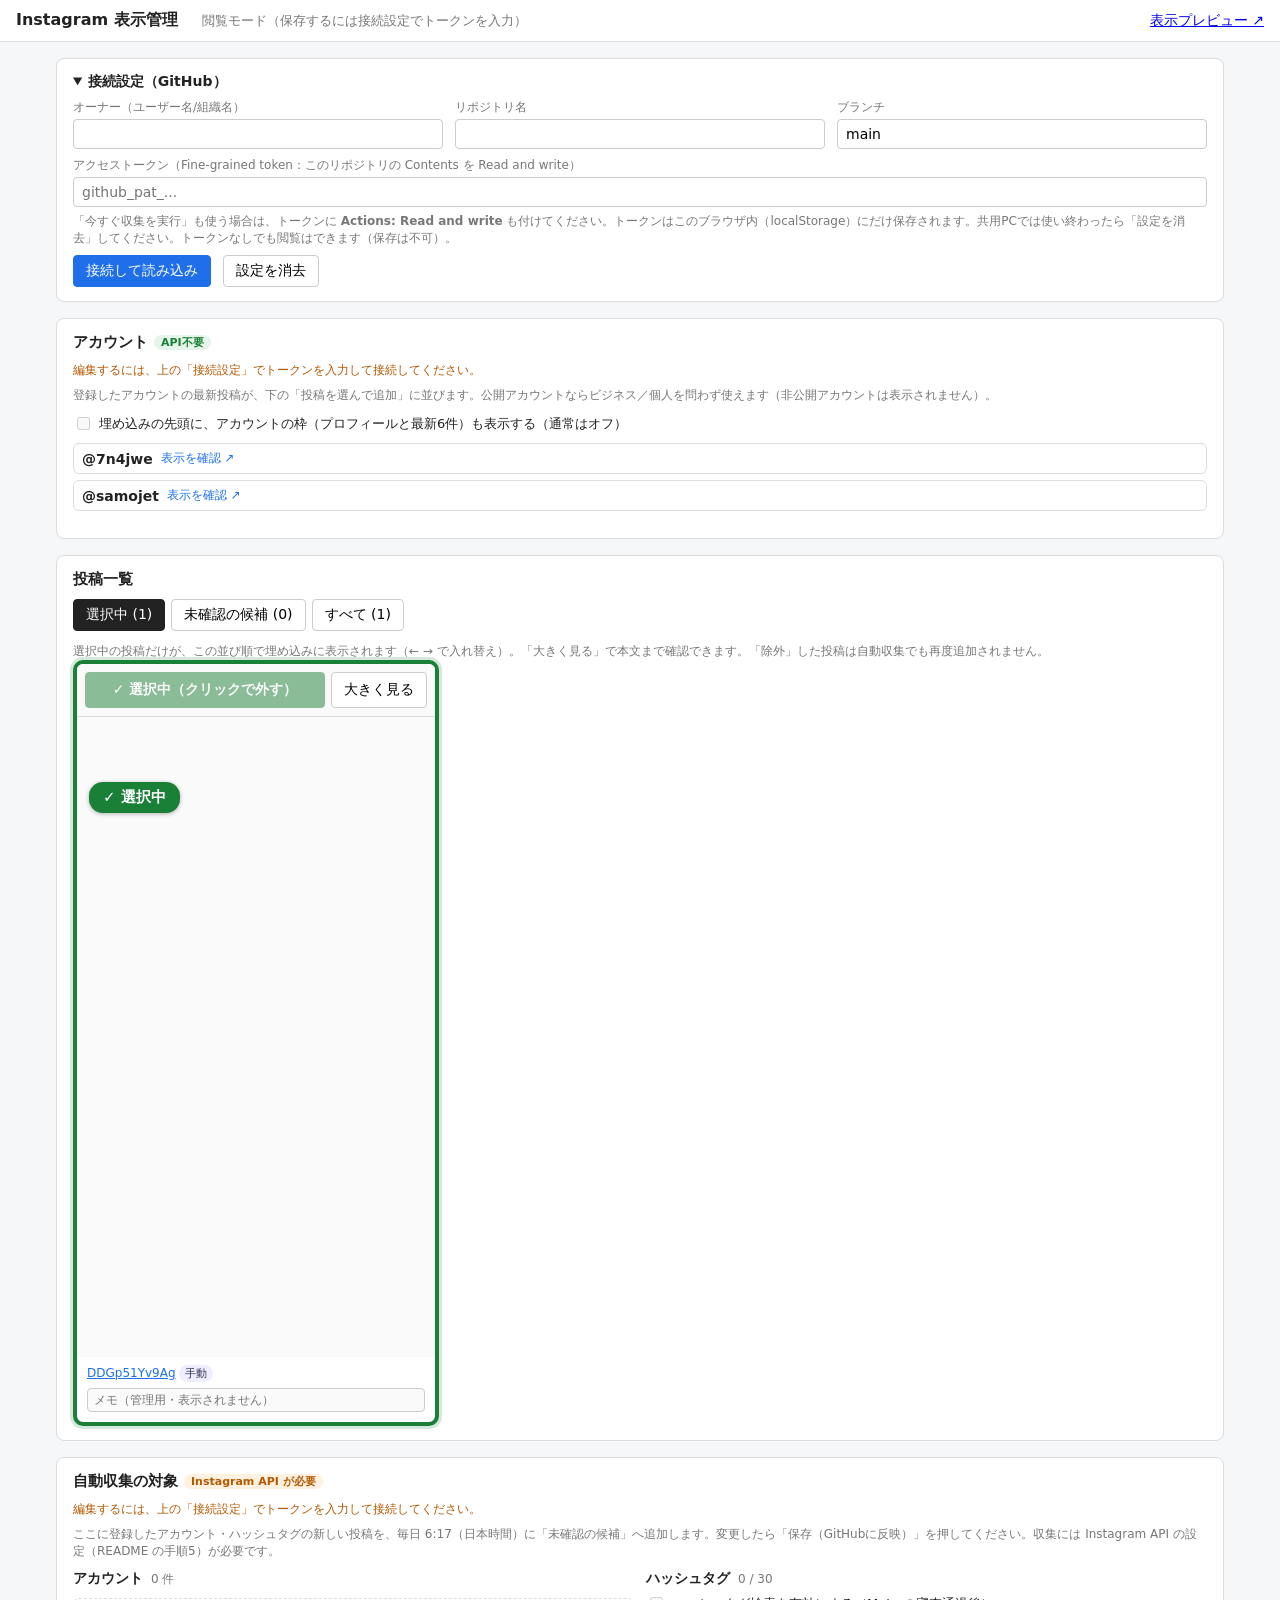
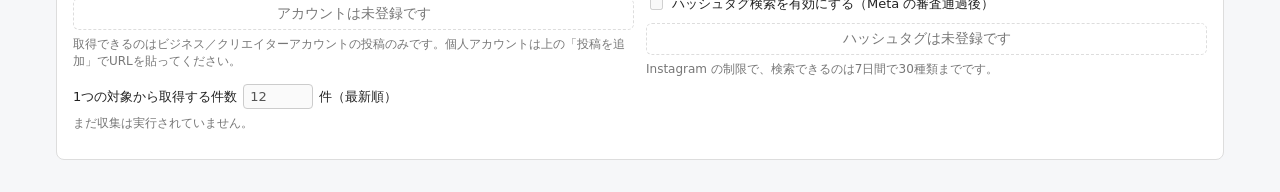
==== commit 655c8f86: "Chrome extension picker and photo-only embed with detail view - extension/: select posts directly on" ====
--- a/admin/index.html
+++ b/admin/index.html
@@ -125,7 +125,7 @@
     <h2>アカウント<span class="tag">API不要</span></h2>
     <p class="ro-note">編集するには、上の「接続設定」でトークンを入力して接続してください。</p>
     <p class="hint" style="margin:0 0 10px">登録したアカウントの最新投稿が、下の「投稿を選んで追加」に並びます。公開アカウントならビジネス／個人を問わず使えます（非公開アカウントは表示されません）。</p>
-    <label class="inline"><input id="showProfiles" type="checkbox"> 埋め込みの先頭に、アカウントの枠（プロフィールと最新6件）も表示する</label>
+    <label class="inline"><input id="showProfiles" type="checkbox"> 埋め込みの先頭に、アカウントの枠（プロフィールと最新6件）も表示する（通常はオフ）</label>
     <div class="adder needs-token">
       <input id="profIn" type="text" placeholder="ユーザー名 または プロフィールURL（カンマ区切りで複数可）">
       <button id="profAdd">追加</button>
@@ -137,16 +137,15 @@
   <section class="needs-token" id="pickSection">
     <h2>投稿を選ぶ<span class="tag">API不要</span></h2>
     <div class="setup">
-      <b>はじめに1回だけ：</b>このボタンを、ブラウザのブックマークバーへドラッグしてください →
-      <a class="bm" id="bmLink" href="#" title="ブックマークバーへドラッグ">📌 投稿を選ぶ</a>
-      <p>ブックマークバーが見えないときは <b>⌘ + Shift + B</b>（Windows は Ctrl + Shift + B）で表示できます。パソコンのブラウザ用です（スマホでは使えません）。</p>
+      <b>おすすめ：Chrome 拡張「Instagram Feed ピッカー」</b>
+      <p>Instagram の画面の写真に「＋」ボタンが付き、押すだけで選べます（選んだ写真は緑の枠と ✓）。投稿を開いているときは右下の「＋ この投稿を選ぶ」。保存も自動です。入れ方は README の「Chrome 拡張」を参照してください。</p>
     </div>
-    <ol class="steps">
-      <li>下のアカウント一覧でサムネイルをクリック（Instagram が新しいタブで、大きな画面・本文付きで開きます）。Instagram で直接探して投稿を開いてもかまいません</li>
-      <li>気に入った投稿を開いたまま、ブックマークバーの「📌 投稿を選ぶ」を押す</li>
-      <li>小窓に「選びました ✓」と出れば完了です（保存も自動。この画面の「選択中」にも自動で反映されます）</li>
-    </ol>
+    <p class="hint" style="margin:0 0 8px">下のアカウント一覧のサムネイルをクリックすると、Instagram がその投稿を開きます。</p>
     <div class="picker" id="picker"></div>
+    <details style="margin-bottom:8px">
+      <summary style="font-weight:400;font-size:13px">拡張を使わない方法（ブックマークで選ぶ）</summary>
+      <p class="hint">このボタンをブックマークバーへドラッグ → <a class="bm" id="bmLink" href="#" title="ブックマークバーへドラッグ">📌 投稿を選ぶ</a>　Instagram で投稿を開いた状態で押すと、小窓で選択・保存します。</p>
+    </details>
     <details>
       <summary style="font-weight:400;font-size:13px">URLを貼り付けて追加する</summary>
     <textarea id="addUrls" placeholder="https://www.instagram.com/p/XXXXXXXXXXX/&#10;https://www.instagram.com/reel/YYYYYYYYYYY/&#10;（1行に1件、複数可）"></textarea>
@@ -294,7 +293,7 @@
     state.posts.posts = Array.isArray(state.posts.posts) ? state.posts.posts : [];
     state.posts.dismissed = Array.isArray(state.posts.dismissed) ? state.posts.dismissed : [];
     state.posts.profiles = Array.isArray(state.posts.profiles) ? state.posts.profiles : [];
-    state.posts.show_profiles = state.posts.show_profiles !== false;
+    state.posts.show_profiles = state.posts.show_profiles === true;
     state.sources = state.sources || {};
     state.sources.users = Array.isArray(state.sources.users) ? state.sources.users : [];
     state.sources.hashtags = Array.isArray(state.sources.hashtags) ? state.sources.hashtags : [];
@@ -805,6 +804,14 @@
     };
   } catch (_) {}
 
+  // Chrome 拡張で選んだ分を反映するため、この画面に戻ってきたら読み直す（未保存の変更が無いときだけ）
+  let lastFocusLoad = 0;
+  window.addEventListener('focus', () => {
+    if (state.dirty || !$('modal').hidden || Date.now() - lastFocusLoad < 5000) return;
+    lastFocusLoad = Date.now();
+    load();
+  });
+
   loadCfg();
   load();
 })();
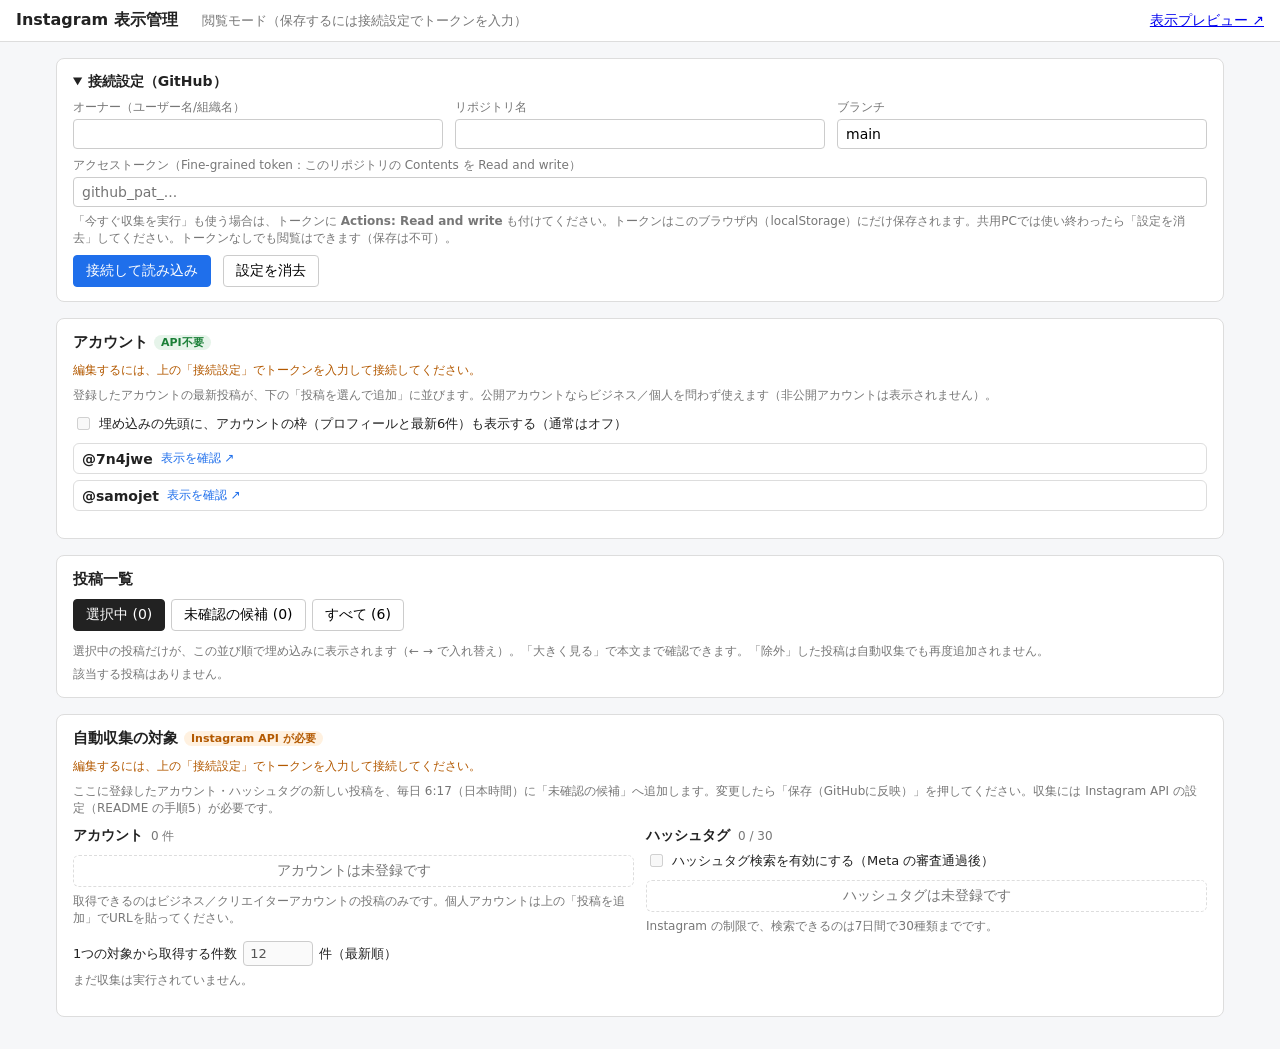
==== commit 8aa57205: "Add full-featured bookmarklet (prototype) with a bridge window for saving Co-Authored-By: Claude Fab" ====
--- a/admin/index.html
+++ b/admin/index.html
@@ -144,7 +144,9 @@
     <div class="picker" id="picker"></div>
     <details style="margin-bottom:8px">
       <summary style="font-weight:400;font-size:13px">拡張を使わない方法（ブックマークで選ぶ）</summary>
-      <p class="hint">このボタンをブックマークバーへドラッグ → <a class="bm" id="bmLink" href="#" title="ブックマークバーへドラッグ">📌 投稿を選ぶ</a>　Instagram で投稿を開いた状態で押すと、小窓で選択・保存します。</p>
+      <p class="hint"><b>選択ボタン（拡張と同じ操作）</b>：このボタンをブックマークバーへドラッグ → <a class="bm" id="bmFull" href="#" title="ブックマークバーへドラッグ">📌 選択ボタン</a> <span id="bmFullNote"></span><br>
+      Instagram を開いた状態で押すと、写真に ＋／✓ ボタン、選択モード、アカウントバーが出ます。同時に開く「保存用の窓」は閉じずに横へ置いてください。ページを読み込み直したとき（アカウントバーで移動したときなど）は、もう一度押します。</p>
+      <p class="hint"><b>1件ずつ選ぶ簡易版</b>：このボタンをブックマークバーへドラッグ → <a class="bm" id="bmLink" href="#" title="ブックマークバーへドラッグ">📌 投稿を選ぶ</a>　Instagram で投稿を開いた状態で押すと、小窓で選択・保存します。</p>
     </details>
     <details>
       <summary style="font-weight:400;font-size:13px">URLを貼り付けて追加する</summary>
@@ -795,6 +797,59 @@
     $('bmLink').addEventListener('click', (e) => { e.preventDefault(); alert('このボタンはクリックではなく、ブックマークバーへドラッグして登録してください。'); });
   })();
 
+  // ---------- ブックマークレット「選択ボタン」：拡張（extension/content.js）と同じ画面操作を、インストールなしで ----------
+  // Instagram のページからは GitHub に保存できないので、保存は bridge.html（保存用の窓）に頼む
+  (async function () {
+    const link = $('bmFull');
+    link.addEventListener('click', (e) => { e.preventDefault(); alert('このボタンはクリックではなく、ブックマークバーへドラッグして登録してください。'); });
+    try {
+      const get = async (u) => { const r = await fetch(new URL(u, location.href), { cache: 'no-store' }); if (!r.ok) throw new Error(r.status); return r.text(); };
+      const [js, css] = await Promise.all([get('../extension/content.js'), get('../extension/content.css')]);
+      // 行全体がコメントの行と空行を除いて短くする
+      const body = js.split('\n').filter((l) => !/^\s*(\/\/.*)?$/.test(l)).join('\n');
+      const style = css.replace(/\/\*[\s\S]*?\*\//g, '').replace(/\s*\n\s*/g, ' ');
+      const shim = function (BR, CSS_TEXT) {
+        if (window.__igfBM) { window.__igfBM.open(); return null; }
+        if (!/(^|\.)instagram\.com$|^localhost$|^127\.0\.0\.1$/.test(location.hostname)) { alert('Instagram を開いてから押してください'); return null; }
+        var BRO = new URL(BR).origin, win = null, ready = false, seq = 0, pend = {}, queue = [];
+        function open() { ready = false; win = window.open(BR, 'igfBridge', 'width=380,height=480'); }
+        function post(m) { try { win.postMessage(m, BRO); } catch (e) {} }
+        window.addEventListener('message', function (e) {
+          if (e.origin !== BRO) return;
+          var d = e.data || {};
+          if (d.igf === 'ready') { win = e.source; ready = true; queue.splice(0).forEach(post); }
+          if (d.igf === 'reply' && pend[d.id]) { var cb = pend[d.id]; delete pend[d.id]; cb(d.r); }
+        });
+        window.__igfBM = { open: open };
+        var st = document.createElement('style'); st.textContent = CSS_TEXT; document.head.appendChild(st);
+        open();
+        return {
+          runtime: { lastError: null, sendMessage: function (msg, cb) {
+            if (msg.type === 'openOptions') { open(); return cb({ ok: true }); }
+            if (!win || win.closed) {
+              if (msg.type === 'getSelected') return cb({ ok: false, error: '保存用の窓が閉じています' });
+              open(); // クリック操作の中なので開ける
+              if (!win) return cb({ ok: false, error: '保存用の窓を開けませんでした。ブックマークの「選択ボタン」をもう一度押してください' });
+            }
+            var id = ++seq, m = { igf: 'req', id: id, msg: msg };
+            pend[id] = cb;
+            setTimeout(function () { if (pend[id]) { delete pend[id]; cb({ ok: false, error: '保存用の窓から応答がありません。「選択ボタン」をもう一度押してください' }); } }, 20000);
+            if (ready) post(m); else queue.push(m);
+          } },
+          storage: { local: {
+            get: function (k, cb) { var o = {}; try { var v = sessionStorage.getItem('igf_' + k); if (v !== null) o[k] = JSON.parse(v); } catch (e) {} cb(o); },
+            set: function (o, cb) { try { Object.keys(o).forEach(function (k) { sessionStorage.setItem('igf_' + k, JSON.stringify(o[k])); }); } catch (e) {} if (cb) cb(); },
+          } },
+        };
+      };
+      const bridge = new URL('bridge.html', location.href).href;
+      const code = '(function(){var chrome=(' + shim.toString() + ')(' + JSON.stringify(bridge) + ',' + JSON.stringify(style) + ');if(!chrome)return;\n' + body + '\n})();';
+      link.href = 'javascript:' + encodeURIComponent(code);
+    } catch (e) {
+      $('bmFullNote').textContent = '（準備できませんでした：' + e.message + '）';
+    }
+  })();
+
   // 小窓（pick.html）で選択が保存されたら読み直す
   try {
     new BroadcastChannel('igfeed').onmessage = (e) => {
